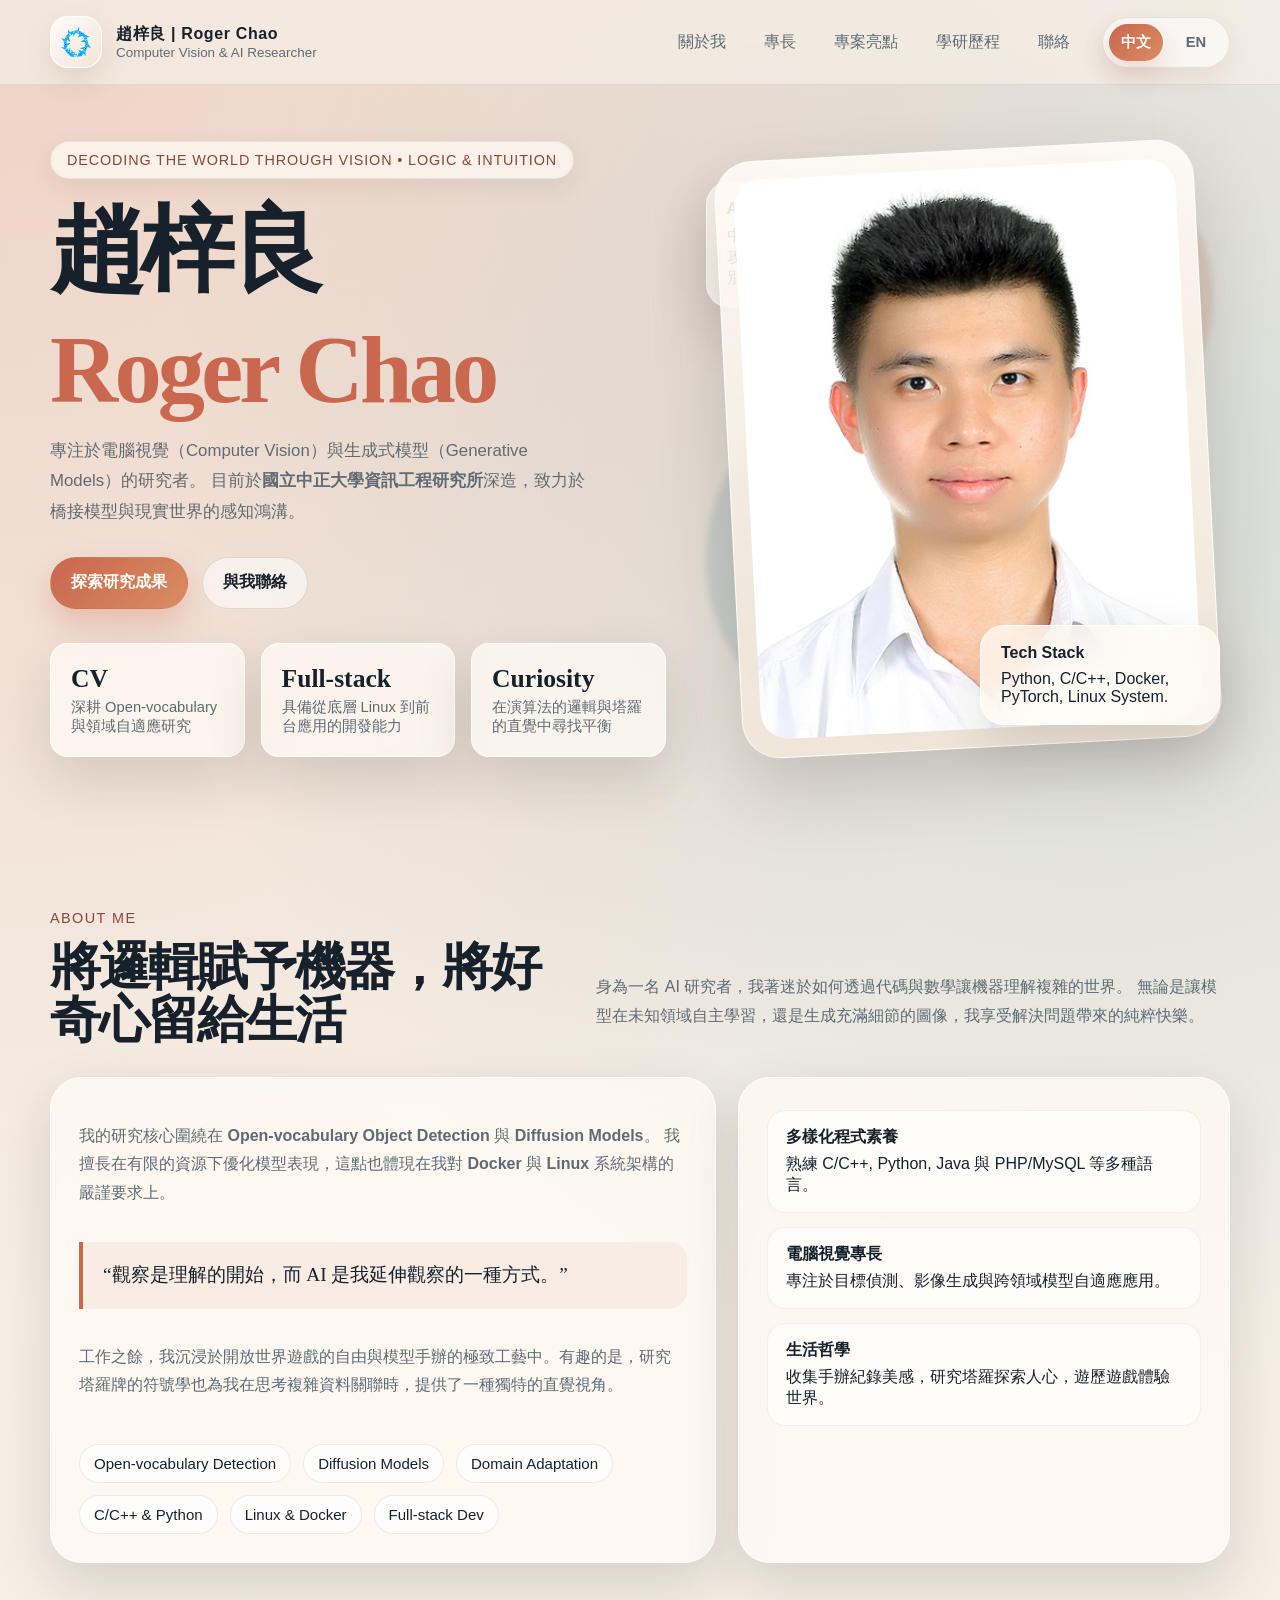
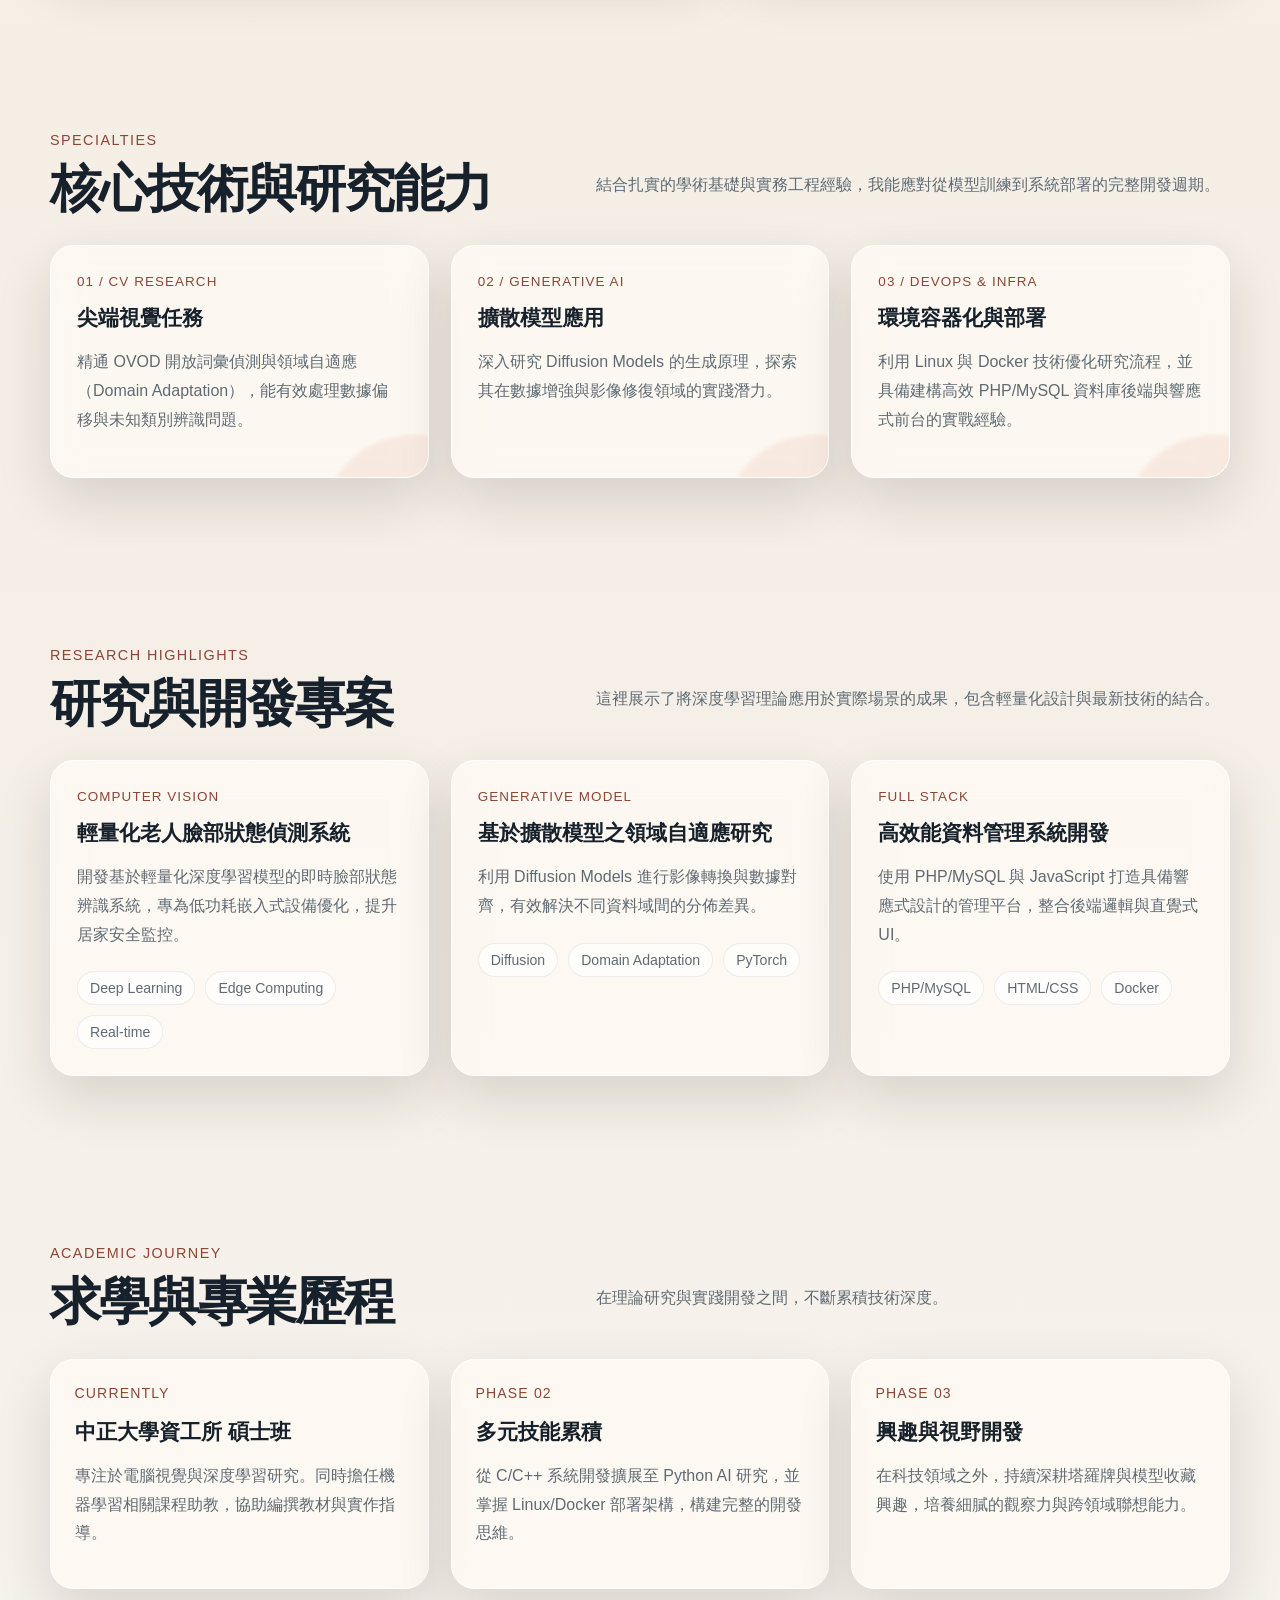
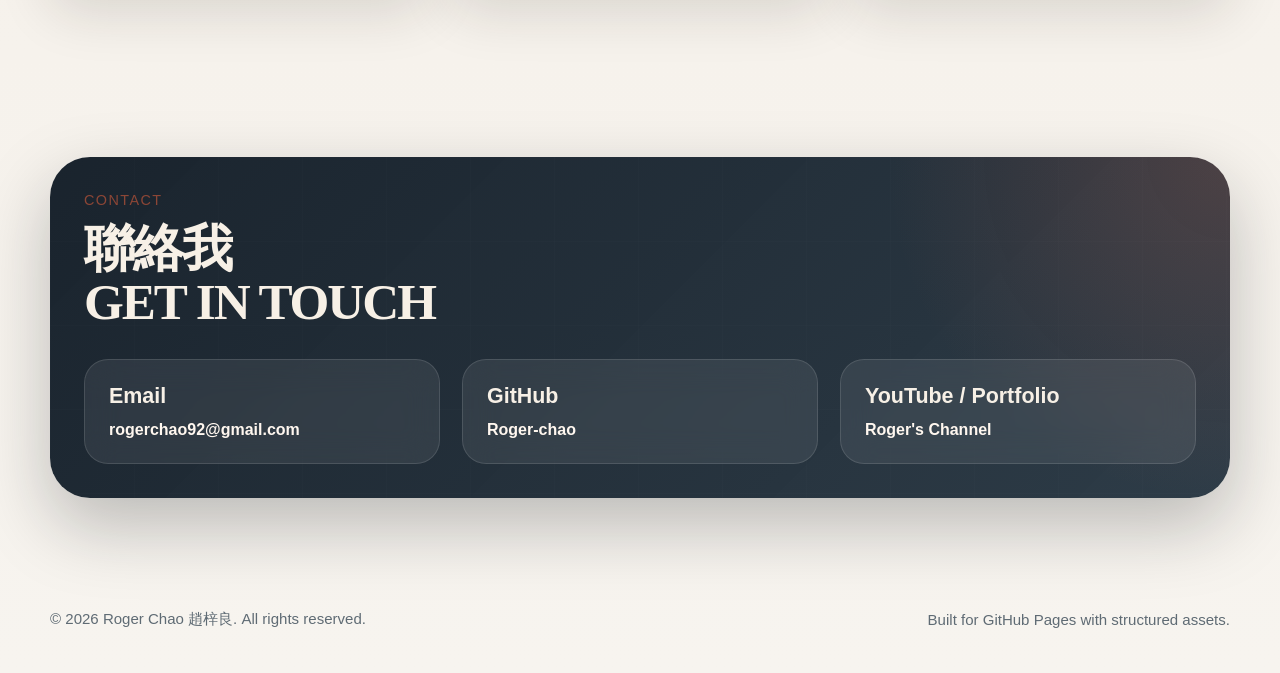
==== index.html @ 25fb644f "Web Upload" ====
<!DOCTYPE html>
<html lang="zh-Hant">

<head>
    <meta charset="UTF-8">
    <meta name="viewport" content="width=device-width, initial-scale=1.0">
    <title>趙梓良 | Roger Chao - Computer Vision Researcher</title>
    <link rel="shortcut icon" href="./assets/images/logo/20613.png">
    <meta name="description" content="趙梓良 Roger Chao 的個人網站，展示其在電腦視覺、生成模型與網頁開發領域的專長。">
    <link rel="stylesheet" href="assets/css/style.css">
</head>

<body>
    <header class="site-header">
        <div class="shell">
            <a class="brand" href="#top" aria-label="Roger Chao 首頁">
                <img class="brand-mark" src="assets/images/logo/20613.png" alt="Roger Chao logo">
                <div class="brand-copy">
                    <strong>趙梓良 | Roger Chao</strong>
                    <span>Computer Vision & AI Researcher</span>
                </div>
            </a>
            <div class="header-actions">
                <nav class="site-nav" aria-label="主要導覽">
                    <a href="#about">關於我</a>
                    <a href="#services">專長</a>
                    <a href="#projects">專案亮點</a>
                    <a href="#journey">學研歷程</a>
                    <a href="#contact">聯絡</a>
                </nav>
                <div class="language-switch" aria-label="語言切換">
                    <a class="language-link" href="index.html" lang="zh-Hant" aria-current="page">中文</a>
                    <a class="language-link" href="index-en.html" lang="en">EN</a>
                </div>
            </div>
        </div>
    </header>

    <main id="top">
        <section class="hero">
            <div class="shell hero-grid">
                <div class="reveal is-visible">
                    <div class="eyebrow">Decoding the World through Vision • logic & intuition</div>
                    <h1>趙梓良</h1>
                    <h1><span>Roger Chao</span></h1>
                    <p class="lede">
                        專注於電腦視覺（Computer Vision）與生成式模型（Generative Models）的研究者。
                        目前於<b>國立中正大學資訊工程研究所</b>深造，致力於橋接模型與現實世界的感知鴻溝。
                    </p>
                    <div class="hero-actions">
                        <a class="button primary" href="#projects">探索研究成果</a>
                        <a class="button secondary" href="#contact">與我聯絡</a>
                    </div>
                    <div class="hero-stats">
                        <article class="stat-card">
                            <strong>CV</strong>
                            <span>深耕 Open-vocabulary 與領域自適應研究</span>
                        </article>
                        <article class="stat-card">
                            <strong>Full-stack</strong>
                            <span>具備從底層 Linux 到前台應用的開發能力</span>
                        </article>
                        <article class="stat-card">
                            <strong>Curiosity</strong>
                            <span>在演算法的邏輯與塔羅的直覺中尋找平衡</span>
                        </article>
                    </div>
                </div>

                <div class="visual-panel reveal">
                    <div class="floating-note top">
                        <strong>Academic Background</strong>
                        中正大學資工所碩士生，專攻輕量化深度學習與視覺識別任務。
                    </div>
                    <figure class="portrait-card">
                        <img src="assets/images/myself/80130241.jpg" alt="Roger Chao 個人照片">
                    </figure>
                    <div class="floating-note bottom">
                        <strong>Tech Stack</strong>
                        Python, C/C++, Docker, PyTorch, Linux System.
                    </div>
                </div>
            </div>
        </section>

        <section id="about">
            <div class="shell">
                <div class="section-heading reveal">
                    <div>
                        <span class="section-kicker">About Me</span>
                        <h2>將邏輯賦予機器，將好奇心留給生活</h2>
                    </div>
                    <p>
                        身為一名 AI 研究者，我著迷於如何透過代碼與數學讓機器理解複雜的世界。
                        無論是讓模型在未知領域自主學習，還是生成充滿細節的圖像，我享受解決問題帶來的純粹快樂。
                    </p>
                </div>

                <div class="about-grid">
                    <article class="panel copy-block reveal">
                        <p>
                            我的研究核心圍繞在 <b>Open-vocabulary Object Detection</b> 與 <b>Diffusion Models</b>。
                            我擅長在有限的資源下優化模型表現，這點也體現在我對 <b>Docker</b> 與 <b>Linux</b> 系統架構的嚴謹要求上。
                        </p>
                        <div class="quote">
                            “觀察是理解的開始，而 AI 是我延伸觀察的一種方式。”
                        </div>
                        <p>
                            工作之餘，我沉浸於開放世界遊戲的自由與模型手辦的極致工藝中。有趣的是，研究塔羅牌的符號學也為我在思考複雜資料關聯時，提供了一種獨特的直覺視角。
                        </p>
                        <div class="skill-cloud" aria-label="核心關鍵字">
                            <span>Open-vocabulary Detection</span>
                            <span>Diffusion Models</span>
                            <span>Domain Adaptation</span>
                            <span>C/C++ & Python</span>
                            <span>Linux & Docker</span>
                            <span>Full-stack Dev</span>
                        </div>
                    </article>

                    <aside class="panel reveal">
                        <div class="mini-list">
                            <div>
                                <strong>多樣化程式素養</strong>
                                熟練 C/C++, Python, Java 與 PHP/MySQL 等多種語言。
                            </div>
                            <div>
                                <strong>電腦視覺專長</strong>
                                專注於目標偵測、影像生成與跨領域模型自適應應用。
                            </div>
                            <div>
                                <strong>生活哲學</strong>
                                收集手辦紀錄美感，研究塔羅探索人心，遊歷遊戲體驗世界。
                            </div>
                        </div>
                    </aside>
                </div>
            </div>
        </section>

        <section id="services">
            <div class="shell">
                <div class="section-heading reveal">
                    <div>
                        <span class="section-kicker">Specialties</span>
                        <h2>核心技術與研究能力</h2>
                    </div>
                    <p>
                        結合扎實的學術基礎與實務工程經驗，我能應對從模型訓練到系統部署的完整開發週期。
                    </p>
                </div>

                <div class="services-grid">
                    <article class="service-card reveal">
                        <span class="card-label">01 / CV Research</span>
                        <h3>尖端視覺任務</h3>
                        <p>
                            精通 OVOD 開放詞彙偵測與領域自適應（Domain Adaptation），能有效處理數據偏移與未知類別辨識問題。
                        </p>
                    </article>
                    <article class="service-card reveal">
                        <span class="card-label">02 / Generative AI</span>
                        <h3>擴散模型應用</h3>
                        <p>
                            深入研究 Diffusion Models 的生成原理，探索其在數據增強與影像修復領域的實踐潛力。
                        </p>
                    </article>
                    <article class="service-card reveal">
                        <span class="card-label">03 / DevOps & Infra</span>
                        <h3>環境容器化與部署</h3>
                        <p>
                            利用 Linux 與 Docker 技術優化研究流程，並具備建構高效 PHP/MySQL 資料庫後端與響應式前台的實戰經驗。
                        </p>
                    </article>
                </div>
            </div>
        </section>

        <section id="projects">
            <div class="shell">
                <div class="section-heading reveal">
                    <div>
                        <span class="section-kicker">Research Highlights</span>
                        <h2>研究與開發專案</h2>
                    </div>
                    <p>
                        這裡展示了將深度學習理論應用於實際場景的成果，包含輕量化設計與最新技術的結合。
                    </p>
                </div>

                <div class="projects-grid">
                    <article class="project-card reveal">
                        <span class="card-label">Computer Vision</span>
                        <h3>輕量化老人臉部狀態偵測系統</h3>
                        <p>
                            開發基於輕量化深度學習模型的即時臉部狀態辨識系統，專為低功耗嵌入式設備優化，提升居家安全監控。
                        </p>
                        <div class="project-meta">
                            <span>Deep Learning</span>
                            <span>Edge Computing</span>
                            <span>Real-time</span>
                        </div>
                    </article>
                    <article class="project-card reveal">
                        <span class="card-label">Generative Model</span>
                        <h3>基於擴散模型之領域自適應研究</h3>
                        <p>
                            利用 Diffusion Models 進行影像轉換與數據對齊，有效解決不同資料域間的分佈差異。
                        </p>
                        <div class="project-meta">
                            <span>Diffusion</span>
                            <span>Domain Adaptation</span>
                            <span>PyTorch</span>
                        </div>
                    </article>
                    <article class="project-card reveal">
                        <span class="card-label">Full Stack</span>
                        <h3>高效能資料管理系統開發</h3>
                        <p>
                            使用 PHP/MySQL 與 JavaScript 打造具備響應式設計的管理平台，整合後端邏輯與直覺式 UI。
                        </p>
                        <div class="project-meta">
                            <span>PHP/MySQL</span>
                            <span>HTML/CSS</span>
                            <span>Docker</span>
                        </div>
                    </article>
                </div>
            </div>
        </section>

        <section id="journey">
            <div class="shell">
                <div class="section-heading reveal">
                    <div>
                        <span class="section-kicker">Academic Journey</span>
                        <h2>求學與專業歷程</h2>
                    </div>
                    <p>
                        在理論研究與實踐開發之間，不斷累積技術深度。
                    </p>
                </div>

                <div class="timeline-grid">
                    <article class="timeline-entry reveal">
                        <time>Currently</time>
                        <h3>中正大學資工所 碩士班</h3>
                        <p>
                            專注於電腦視覺與深度學習研究。同時擔任機器學習相關課程助教，協助編撰教材與實作指導。
                        </p>
                    </article>
                    <article class="timeline-entry reveal">
                        <time>Phase 02</time>
                        <h3>多元技能累積</h3>
                        <p>
                            從 C/C++ 系統開發擴展至 Python AI 研究，並掌握 Linux/Docker 部署架構，構建完整的開發思維。
                        </p>
                    </article>
                    <article class="timeline-entry reveal">
                        <time>Phase 03</time>
                        <h3>興趣與視野開發</h3>
                        <p>
                            在科技領域之外，持續深耕塔羅牌與模型收藏興趣，培養細膩的觀察力與跨領域聯想能力。
                        </p>
                    </article>
                </div>
            </div>
        </section>

        <section id="contact">
            <div class="shell">
                <div class="contact-wrap">
                    <div class="section-heading reveal">
                        <div>
                            <span class="section-kicker">Contact</span>
                            <h2>聯絡我</h2>
                            <h2>GET IN TOUCH</h2>
                        </div>
                    </div>

                    <div class="contact-grid">
                        <article class="contact-card reveal">
                            <h3>Email</h3>
                            <a href="mailto:rogerchao92@gmail.com">rogerchao92@gmail.com</a>
                        </article>
                        <article class="contact-card reveal">
                            <h3>GitHub</h3>
                            <a href="https://github.com/Roger-chao" target="_blank" rel="noreferrer">Roger-chao</a>
                        </article>
                        <article class="contact-card reveal">
                            <h3>YouTube / Portfolio</h3>
                            <a href="https://www.youtube.com/@rogertempest4161" target="_blank" rel="noreferrer">Roger's
                                Channel</a>
                        </article>
                    </div>
                </div>
            </div>
        </section>
    </main>

    <footer>
        <div class="shell footer-bar">
            <span>© <span id="year"></span> Roger Chao 趙梓良. All rights reserved.</span>
            <span>Built for GitHub Pages with structured assets.</span>
        </div>
    </footer>

    <script src="assets/js/scroll-reveal.js"></script>
    <script src="assets/js/current-year.js"></script>
</body>

</html>
---- assets/css/style.css ----
:root {
  --bg: #f5efe6;
  --bg-soft: #fdf9f4;
  --surface: rgba(255, 251, 245, 0.74);
  --surface-strong: #fffaf2;
  --ink: #17212b;
  --muted: #5f6b74;
  --accent: #c9674f;
  --accent-deep: #8c4636;
  --accent-soft: rgba(201, 103, 79, 0.14);
  --line: rgba(23, 33, 43, 0.1);
  --shadow: 0 22px 55px rgba(38, 31, 24, 0.14);
  --radius-xl: 32px;
  --radius-lg: 24px;
  --radius-md: 18px;
  --content-width: 1180px;
}

* {
  box-sizing: border-box;
}

html {
  scroll-behavior: smooth;
}

body {
  margin: 0;
  font-family: "Avenir Next", "Noto Sans TC", "Segoe UI", sans-serif;
  color: var(--ink);
  background:
    radial-gradient(circle at top left, rgba(201, 103, 79, 0.22), transparent 32%),
    radial-gradient(circle at 85% 12%, rgba(44, 108, 134, 0.16), transparent 26%),
    linear-gradient(180deg, #f8f1e6 0%, #f4eee6 52%, #f7f4ef 100%);
  min-height: 100vh;
  overflow-x: hidden;
}

body::before {
  content: "";
  position: fixed;
  inset: 0;
  pointer-events: none;
  opacity: 0.18;
  background-image:
    linear-gradient(rgba(23, 33, 43, 0.05) 1px, transparent 1px),
    linear-gradient(90deg, rgba(23, 33, 43, 0.05) 1px, transparent 1px);
  background-size: 72px 72px;
  mask-image: linear-gradient(180deg, rgba(0, 0, 0, 0.8), transparent 88%);
}

img {
  max-width: 100%;
  display: block;
}

a {
  color: inherit;
  text-decoration: none;
}

button,
input,
textarea {
  font: inherit;
}

.shell {
  position: relative;
  width: min(var(--content-width), calc(100% - 32px));
  margin: 0 auto;
}

.site-header {
  position: sticky;
  top: 0;
  z-index: 20;
  backdrop-filter: blur(18px);
  background: rgba(245, 239, 230, 0.72);
  border-bottom: 1px solid rgba(23, 33, 43, 0.08);
}

.site-header .shell {
  display: flex;
  align-items: center;
  justify-content: space-between;
  gap: 24px;
  padding: 16px 0;
}

.header-actions {
  display: flex;
  align-items: center;
  gap: 18px;
  flex-wrap: wrap;
  justify-content: flex-end;
}

.brand {
  display: inline-flex;
  align-items: center;
  gap: 14px;
  min-width: 0;
}

.brand-mark {
  width: 52px;
  height: 52px;
  border-radius: 18px;
  padding: 10px;
  background: linear-gradient(135deg, rgba(255, 255, 255, 0.9), rgba(242, 228, 214, 0.95));
  box-shadow: 0 12px 28px rgba(78, 59, 40, 0.12);
  border: 1px solid rgba(255, 255, 255, 0.9);
}

.brand-copy {
  min-width: 0;
}

.brand-copy strong {
  display: block;
  font-size: 1rem;
  letter-spacing: 0.04em;
}

.brand-copy span {
  display: block;
  font-size: 0.84rem;
  color: var(--muted);
  white-space: nowrap;
}

.site-nav {
  display: flex;
  align-items: center;
  gap: 10px;
  flex-wrap: wrap;
  justify-content: flex-end;
}

.site-nav a {
  position: relative;
  padding: 10px 14px;
  border-radius: 999px;
  color: var(--muted);
  transition: color 180ms ease, background-color 180ms ease, transform 180ms ease;
}

.site-nav a:hover,
.site-nav a:focus-visible {
  color: var(--ink);
  background: rgba(255, 255, 255, 0.66);
  transform: translateY(-1px);
}

.language-switch {
  display: inline-flex;
  align-items: center;
  gap: 6px;
  padding: 6px;
  border-radius: 999px;
  border: 1px solid rgba(23, 33, 43, 0.1);
  background: rgba(255, 255, 255, 0.58);
  box-shadow: 0 10px 24px rgba(58, 43, 28, 0.08);
}

.language-link {
  min-width: 54px;
  padding: 9px 12px;
  border-radius: 999px;
  color: var(--muted);
  text-align: center;
  font-size: 0.92rem;
  font-weight: 600;
  transition: background-color 180ms ease, color 180ms ease, transform 180ms ease;
}

.language-link:hover,
.language-link:focus-visible {
  color: var(--ink);
  transform: translateY(-1px);
}

.language-link[aria-current="page"] {
  background: linear-gradient(135deg, var(--accent), #d88d62);
  color: #fffdf8;
  box-shadow: 0 12px 28px rgba(201, 103, 79, 0.24);
}

main {
  position: relative;
  z-index: 1;
}

section {
  padding: 84px 0;
}

.hero {
  padding: 44px 0 56px;
}

.hero-grid {
  display: grid;
  grid-template-columns: 1.08fr 0.92fr;
  gap: 40px;
  align-items: center;
}

.eyebrow {
  display: inline-flex;
  align-items: center;
  gap: 10px;
  padding: 10px 16px;
  background: rgba(255, 251, 245, 0.74);
  border: 1px solid rgba(23, 33, 43, 0.08);
  border-radius: 999px;
  color: var(--accent-deep);
  font-size: 0.9rem;
  letter-spacing: 0.06em;
  text-transform: uppercase;
  box-shadow: 0 8px 24px rgba(58, 43, 28, 0.08);
}

.hero h1,
.section-heading h2 {
  margin: 22px 0 16px;
  font-family: "Iowan Old Style", "Palatino Linotype", "Noto Serif TC", serif;
  font-weight: 700;
  line-height: 1.04;
  letter-spacing: -0.04em;
}

.hero h1 {
  font-size: clamp(3rem, 8vw, 5.9rem);
  max-width: 10ch;
}

.hero h1 span {
  color: var(--accent);
}

.lede,
.section-heading p,
.copy-block p,
.project-card p,
.service-card p,
.timeline-entry p,
.contact-card p,
.footer-note {
  color: var(--muted);
  line-height: 1.8;
}

.lede {
  max-width: 58ch;
  font-size: 1.05rem;
}

.hero-actions {
  display: flex;
  gap: 14px;
  flex-wrap: wrap;
  margin: 30px 0 34px;
}

.button {
  display: inline-flex;
  align-items: center;
  justify-content: center;
  gap: 10px;
  min-height: 52px;
  padding: 0 20px;
  border-radius: 999px;
  border: 1px solid transparent;
  font-weight: 600;
  transition: transform 180ms ease, box-shadow 180ms ease, background-color 180ms ease;
}

.button:hover,
.button:focus-visible {
  transform: translateY(-2px);
}

.button.primary {
  background: linear-gradient(135deg, var(--accent), #d88d62);
  color: #fffdf8;
  box-shadow: 0 14px 30px rgba(201, 103, 79, 0.3);
}

.button.secondary {
  border-color: rgba(23, 33, 43, 0.12);
  background: rgba(255, 255, 255, 0.55);
  color: var(--ink);
}

.hero-stats {
  display: grid;
  grid-template-columns: repeat(3, minmax(0, 1fr));
  gap: 16px;
}

.stat-card,
.floating-note,
.panel,
.project-card,
.service-card,
.timeline-entry,
.contact-card {
  background: var(--surface);
  border: 1px solid rgba(255, 255, 255, 0.72);
  backdrop-filter: blur(16px);
  box-shadow: var(--shadow);
}

.stat-card {
  padding: 20px;
  border-radius: var(--radius-md);
}

.stat-card strong {
  display: block;
  font-size: 1.6rem;
  margin-bottom: 4px;
  font-family: "Iowan Old Style", "Palatino Linotype", "Noto Serif TC", serif;
}

.stat-card span {
  color: var(--muted);
  font-size: 0.92rem;
}

.visual-panel {
  position: relative;
  min-height: 640px;
  display: grid;
  place-items: center;
  isolation: isolate;
}

.visual-panel::before,
.visual-panel::after {
  content: "";
  position: absolute;
  border-radius: 50%;
  filter: blur(3px);
  z-index: -1;
}

.visual-panel::before {
  width: 290px;
  height: 290px;
  top: 24px;
  right: 16px;
  background: rgba(201, 103, 79, 0.18);
}

.visual-panel::after {
  width: 360px;
  height: 360px;
  bottom: 30px;
  left: 0;
  background: rgba(44, 108, 134, 0.15);
}

.portrait-card {
  width: min(480px, 100%);
  padding: 18px;
  border-radius: 38px;
  background: linear-gradient(180deg, rgba(255, 251, 245, 0.9), rgba(241, 229, 216, 0.88));
  border: 1px solid rgba(255, 255, 255, 0.88);
  box-shadow: 0 30px 70px rgba(54, 42, 31, 0.18);
  transform: rotate(-3deg);
}

.portrait-card img {
  width: 100%;
  height: 560px;
  object-fit: cover;
  object-position: center top;
  border-radius: 28px;
}

.floating-note {
  position: absolute;
  border-radius: 24px;
  padding: 18px 20px;
  max-width: 240px;
}

.floating-note strong {
  display: block;
  margin-bottom: 8px;
  font-size: 1rem;
}

.floating-note.top {
  top: 52px;
  left: 0;
  animation: drift 5.5s ease-in-out infinite;
}

.floating-note.bottom {
  right: 10px;
  bottom: 44px;
  animation: drift 6.5s ease-in-out infinite reverse;
}

@keyframes drift {

  0%,
  100% {
    transform: translateY(0);
  }

  50% {
    transform: translateY(-10px);
  }
}

.section-heading {
  display: grid;
  grid-template-columns: 0.9fr 1.1fr;
  gap: 28px;
  align-items: end;
  margin-bottom: 30px;
}

.section-heading h2 {
  font-size: clamp(2.2rem, 4vw, 3.7rem);
  margin: 0;
}

.section-kicker {
  display: inline-block;
  margin-bottom: 14px;
  color: var(--accent-deep);
  font-size: 0.9rem;
  letter-spacing: 0.1em;
  text-transform: uppercase;
}

.about-grid,
.services-grid,
.projects-grid,
.timeline-grid,
.contact-grid {
  display: grid;
  gap: 22px;
}

.about-grid {
  grid-template-columns: 1.15fr 0.85fr;
}

.panel {
  border-radius: var(--radius-xl);
  padding: 28px;
}

.copy-block {
  display: grid;
  gap: 18px;
}

.quote {
  padding: 18px 20px;
  border-left: 4px solid var(--accent);
  background: rgba(201, 103, 79, 0.08);
  border-radius: 0 18px 18px 0;
  font-family: "Iowan Old Style", "Palatino Linotype", "Noto Serif TC", serif;
  font-size: 1.2rem;
  line-height: 1.6;
}

.skill-cloud {
  display: flex;
  gap: 12px;
  flex-wrap: wrap;
  margin-top: 10px;
}

.skill-cloud span {
  padding: 10px 14px;
  border-radius: 999px;
  background: rgba(255, 255, 255, 0.72);
  border: 1px solid rgba(23, 33, 43, 0.08);
  color: var(--ink);
  font-size: 0.94rem;
}

.mini-list {
  display: grid;
  gap: 14px;
  margin-top: 4px;
}

.mini-list div {
  padding: 16px 18px;
  border-radius: 18px;
  background: rgba(255, 255, 255, 0.55);
  border: 1px solid rgba(23, 33, 43, 0.06);
}

.mini-list strong {
  display: block;
  margin-bottom: 6px;
}

.services-grid,
.projects-grid {
  grid-template-columns: repeat(3, minmax(0, 1fr));
}

.service-card,
.project-card {
  padding: 26px;
  border-radius: var(--radius-lg);
  position: relative;
  overflow: hidden;
}

.service-card::before,
.project-card::before {
  content: "";
  position: absolute;
  inset: auto -20% -60% auto;
  width: 180px;
  height: 180px;
  border-radius: 50%;
  background: rgba(201, 103, 79, 0.1);
  filter: blur(2px);
}

.card-label {
  display: inline-block;
  margin-bottom: 14px;
  color: var(--accent-deep);
  font-size: 0.84rem;
  letter-spacing: 0.08em;
  text-transform: uppercase;
}

.service-card h3,
.project-card h3,
.timeline-entry h3,
.contact-card h3 {
  margin: 0 0 12px;
  font-size: 1.34rem;
}

.project-meta {
  display: flex;
  gap: 10px;
  flex-wrap: wrap;
  margin-top: 22px;
}

.project-meta span {
  padding: 8px 12px;
  border-radius: 999px;
  background: rgba(255, 255, 255, 0.68);
  border: 1px solid rgba(23, 33, 43, 0.08);
  font-size: 0.88rem;
  color: var(--muted);
}

.timeline-grid {
  grid-template-columns: repeat(3, minmax(0, 1fr));
}

.timeline-entry {
  padding: 24px;
  border-radius: var(--radius-lg);
}

.timeline-entry time {
  display: inline-block;
  margin-bottom: 16px;
  color: var(--accent-deep);
  font-size: 0.88rem;
  letter-spacing: 0.08em;
  text-transform: uppercase;
}

.contact-wrap {
  position: relative;
  overflow: hidden;
  border-radius: 40px;
  padding: 34px;
  background:
    radial-gradient(circle at top right, rgba(201, 103, 79, 0.22), transparent 28%),
    linear-gradient(135deg, rgba(21, 31, 41, 0.98), rgba(37, 52, 64, 0.96));
  color: #f7f0e6;
  box-shadow: 0 28px 70px rgba(20, 22, 27, 0.26);
}

.contact-wrap::before {
  content: "";
  position: absolute;
  inset: 0;
  background:
    linear-gradient(rgba(255, 255, 255, 0.06) 1px, transparent 1px),
    linear-gradient(90deg, rgba(255, 255, 255, 0.06) 1px, transparent 1px);
  background-size: 84px 84px;
  opacity: 0.2;
  pointer-events: none;
}

.contact-wrap .section-heading p,
.contact-wrap .footer-note,
.contact-card p {
  color: rgba(247, 240, 230, 0.75);
}

.contact-grid {
  grid-template-columns: repeat(3, minmax(0, 1fr));
}

.contact-card {
  position: relative;
  border-radius: var(--radius-lg);
  padding: 24px;
  background: rgba(255, 255, 255, 0.08);
  border: 1px solid rgba(255, 255, 255, 0.12);
  box-shadow: none;
}

.contact-card a {
  color: #fff7ef;
  font-weight: 600;
}

footer {
  padding: 28px 0 44px;
}

.footer-bar {
  display: flex;
  justify-content: space-between;
  gap: 18px;
  align-items: center;
  color: var(--muted);
  font-size: 0.94rem;
}

.reveal {
  opacity: 0;
  transform: translateY(26px);
  transition: opacity 650ms ease, transform 650ms ease;
}

.reveal.is-visible {
  opacity: 1;
  transform: translateY(0);
}

@media (max-width: 1080px) {

  .hero-grid,
  .section-heading,
  .about-grid,
  .services-grid,
  .projects-grid,
  .timeline-grid,
  .contact-grid {
    grid-template-columns: 1fr;
  }

  .visual-panel {
    min-height: unset;
    padding-top: 18px;
  }

  .portrait-card {
    transform: none;
  }

  .floating-note.top {
    left: 18px;
  }

  .floating-note.bottom {
    right: 18px;
  }
}

@media (max-width: 760px) {
  .site-header .shell {
    align-items: flex-start;
    flex-direction: column;
  }

  .header-actions {
    width: 100%;
    justify-content: space-between;
  }

  .site-nav {
    width: 100%;
    justify-content: flex-start;
  }

  section {
    padding: 68px 0;
  }

  .hero {
    padding-top: 24px;
  }

  .hero-stats {
    grid-template-columns: 1fr;
  }

  .portrait-card img {
    height: 420px;
  }

  .floating-note {
    position: static;
    max-width: none;
    margin-top: 16px;
  }

  .contact-wrap {
    padding: 26px;
  }

  .footer-bar {
    flex-direction: column;
    align-items: flex-start;
  }
}
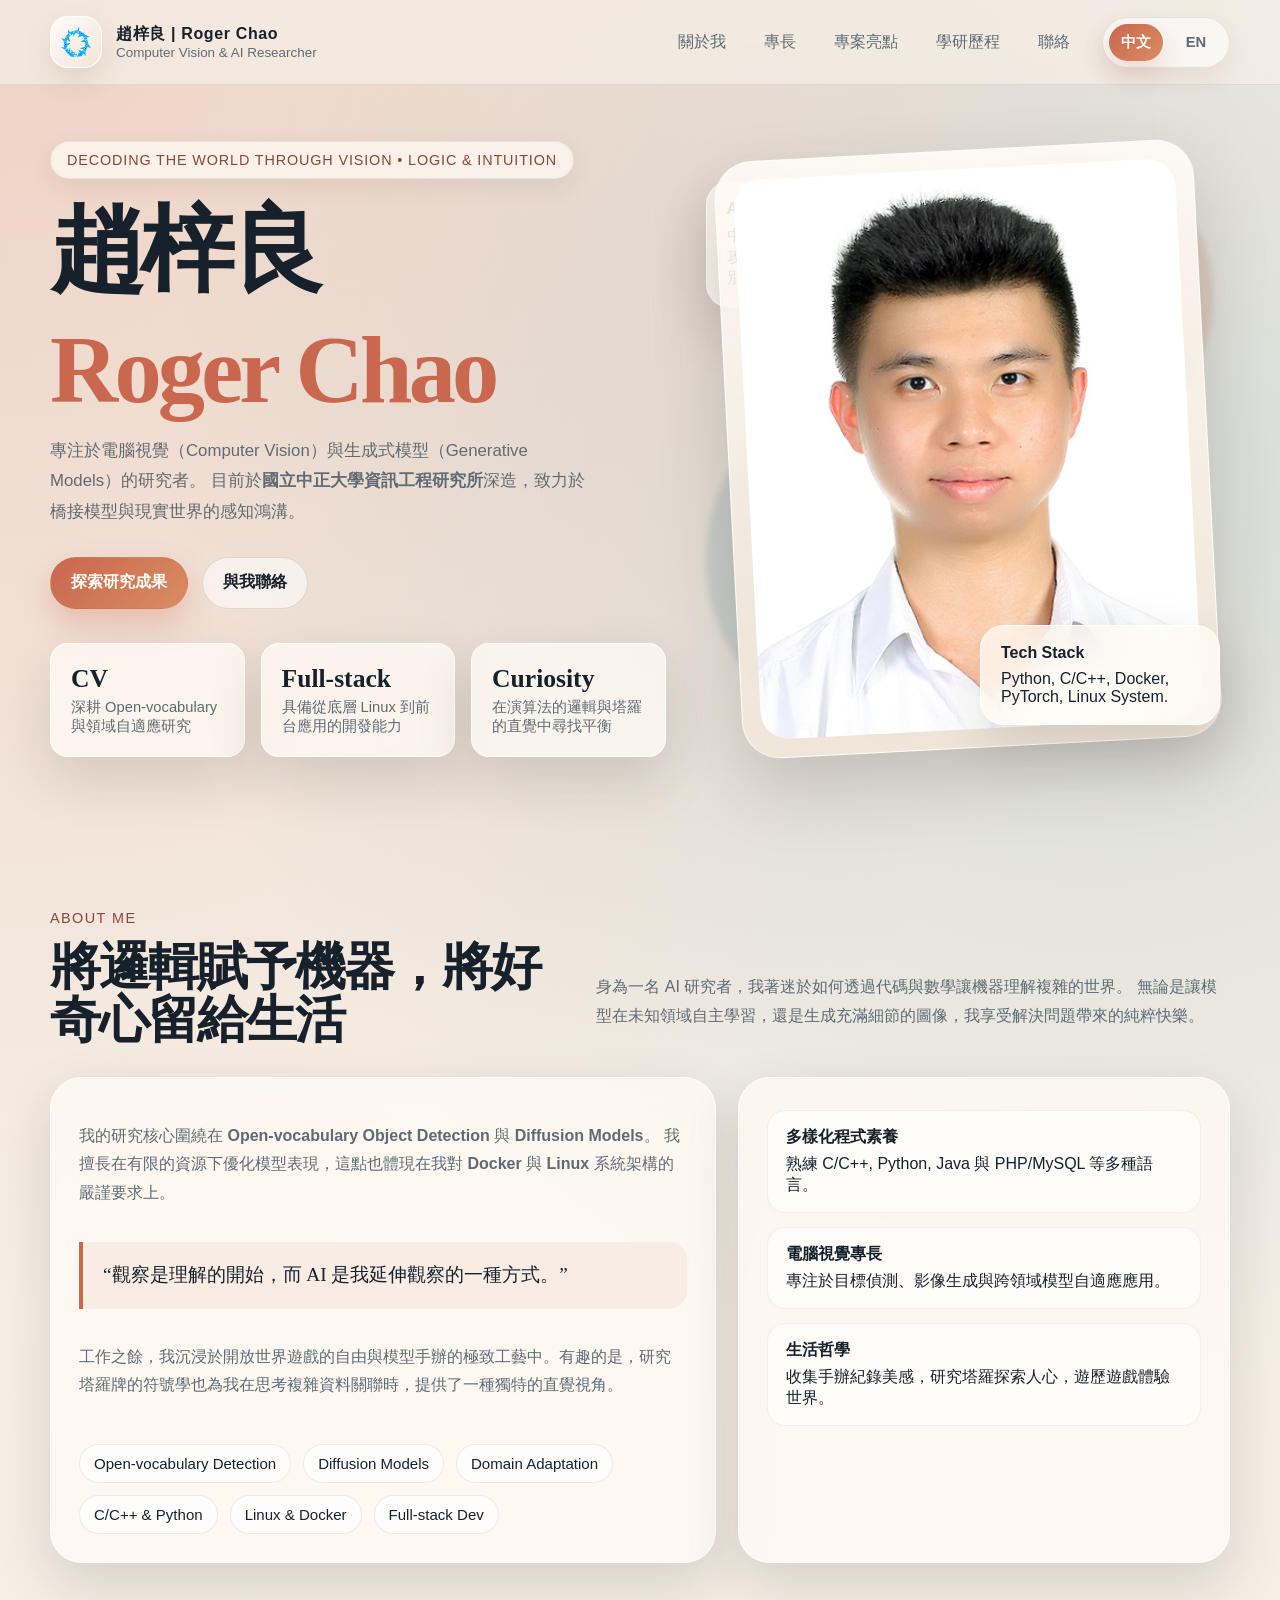
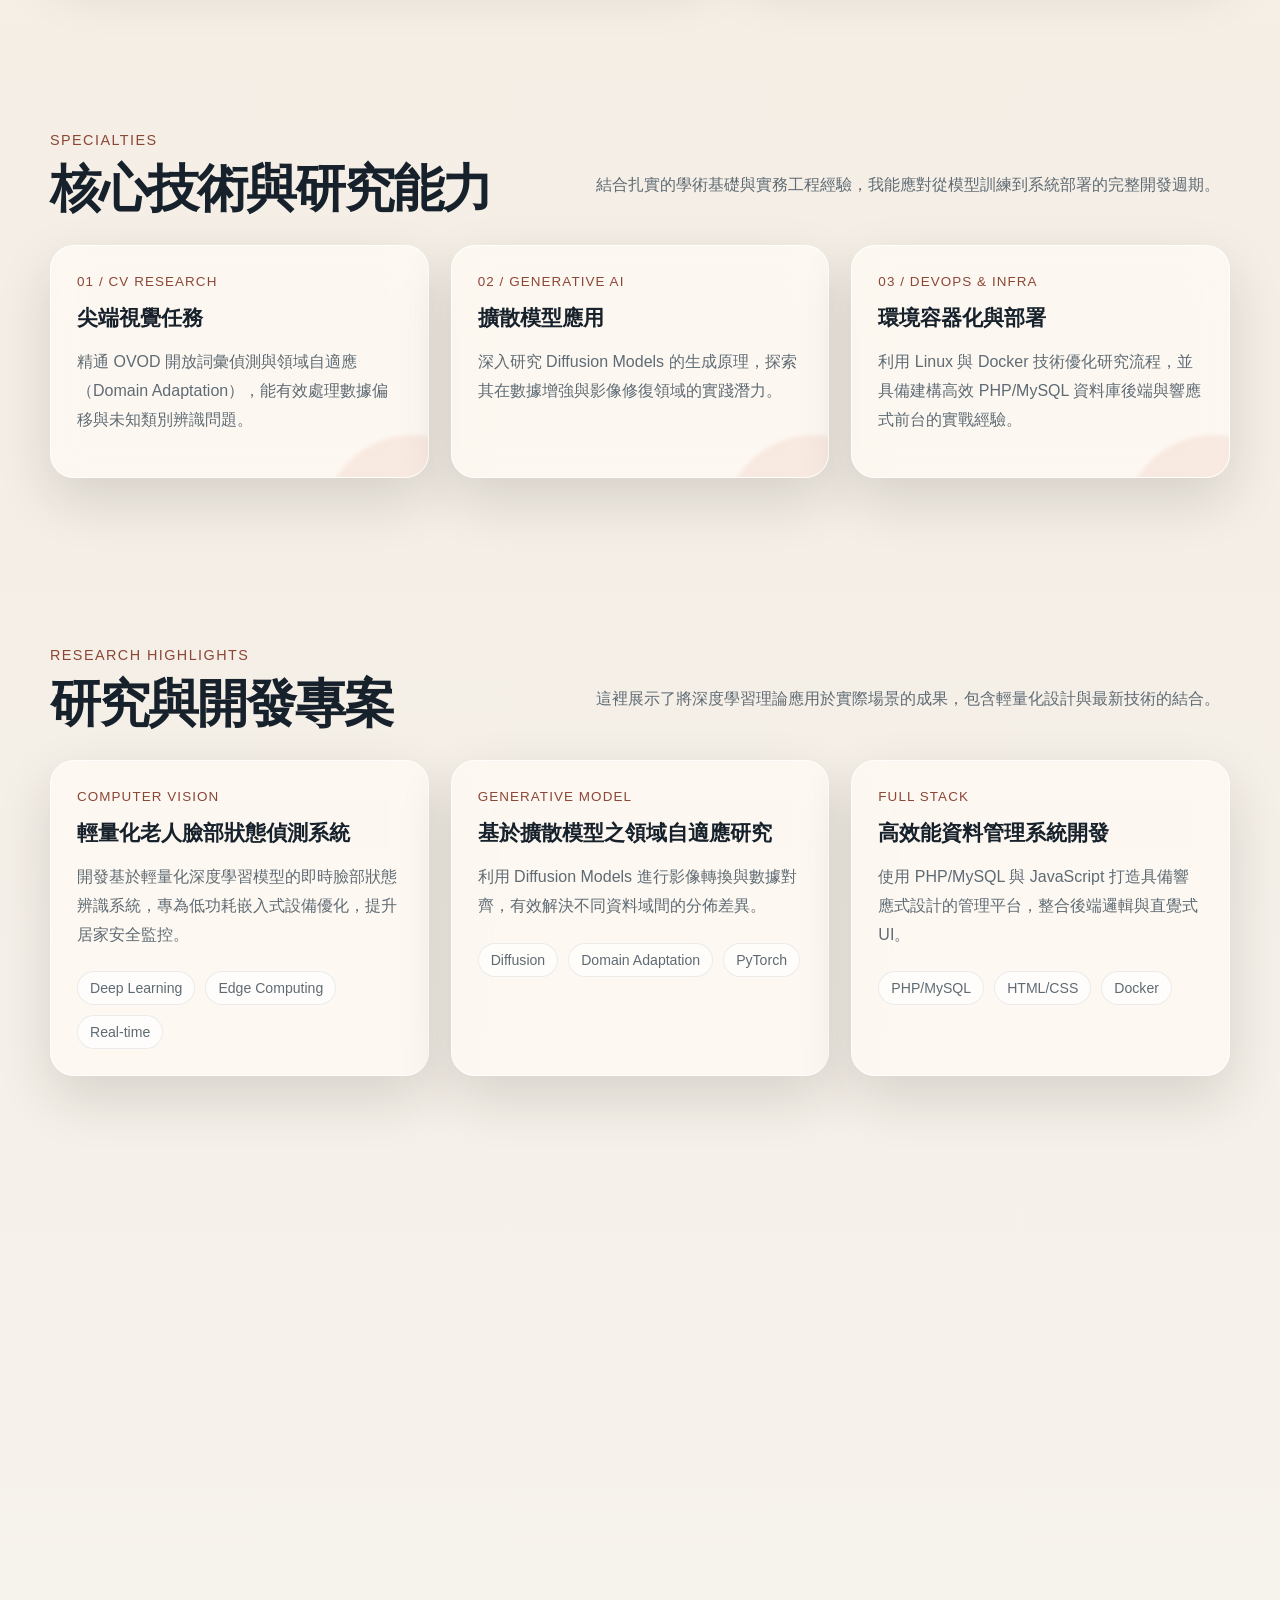
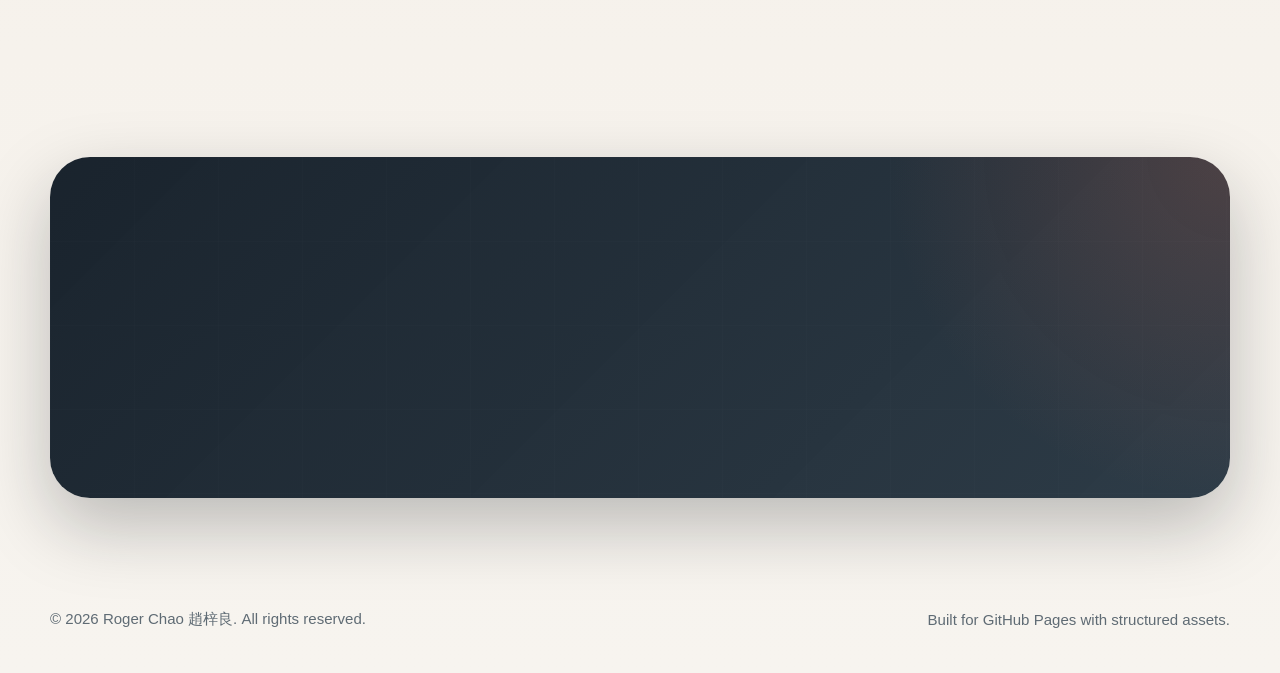
==== commit 2020b435: "Web Upload" ====
--- a/index.html
+++ b/index.html
@@ -7,14 +7,14 @@
     <title>趙梓良 | Roger Chao - Computer Vision Researcher</title>
     <link rel="shortcut icon" href="./assets/images/logo/20613.png">
     <meta name="description" content="趙梓良 Roger Chao 的個人網站，展示其在電腦視覺、生成模型與網頁開發領域的專長。">
-    <link rel="stylesheet" href="assets/css/style.css">
+    <link rel="stylesheet" href="./assets/css/style.css">
 </head>
 
 <body>
     <header class="site-header">
         <div class="shell">
             <a class="brand" href="#top" aria-label="Roger Chao 首頁">
-                <img class="brand-mark" src="assets/images/logo/20613.png" alt="Roger Chao logo">
+                <img class="brand-mark" src="./assets/images/logo/20613.png" alt="Roger Chao logo">
                 <div class="brand-copy">
                     <strong>趙梓良 | Roger Chao</strong>
                     <span>Computer Vision & AI Researcher</span>
